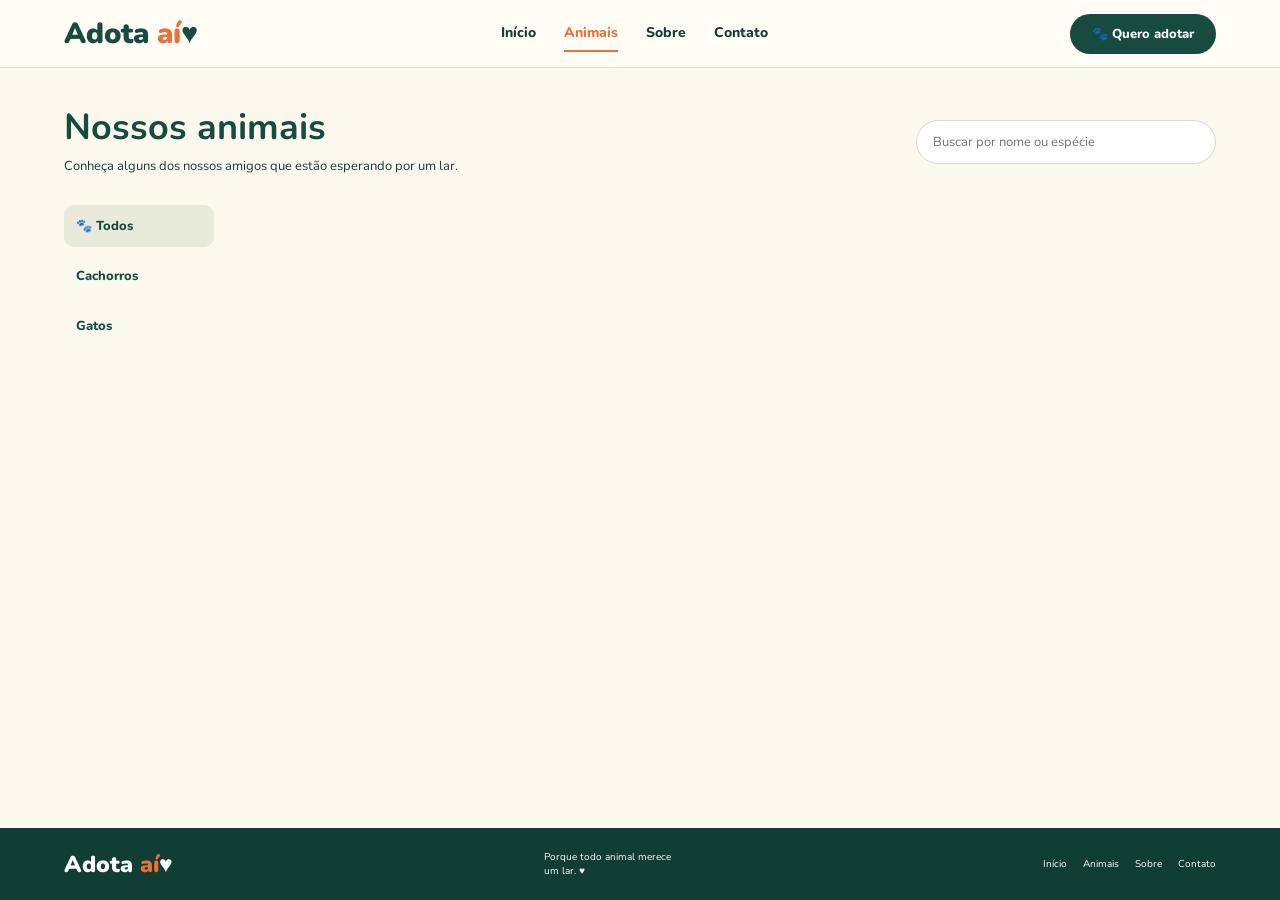
==== animais.html @ 1a6e93b6 "Parte visual do Adota aí Parte visual do Adota aí" ====
<!DOCTYPE html>
<html lang="pt-BR">
<head>
    <meta charset="UTF-8">
    <meta name="viewport" content="width=device-width, initial-scale=1.0">
    <title>Adota aí | Animais</title>
    <link href="https://fonts.googleapis.com/css2?family=Nunito:wght@400;600;700;800;900&display=swap" rel="stylesheet">
    <link rel="stylesheet" href="style.css">
    <script src="js/script.js" defer></script>
</head>
<body>

<header class="topbar">
    <a class="logo" href="index.html">Adota <span>aí</span>♥️</a>

    <nav class="nav">
        <a href="index.html">Início</a>
        <a class="active" href="animais.html">Animais</a>
        <a href="sobre.html">Sobre</a>
        <a href="contato.html">Contato</a>
    </nav>

    <a class="btn dark" href="quero-adotar.html">🐾 Quero adotar</a>
</header>

<main class="page-main">

    <div class="catalog-head">
        <div>
            <h1>Nossos animais</h1>
            <p>Conheça alguns dos nossos amigos que estão esperando por um lar.</p>
        </div>

        <input
            id="animal-search"
            class="search-input"
            placeholder="Buscar por nome ou espécie "
        >
    </div>

    <div class="catalog-layout">

        <aside class="filters">
            <button class="filter active" data-filter="Todos">🐾 Todos</button>
            <button class="filter" data-filter="Cachorro">Cachorros</button>
            <button class="filter" data-filter="Gato">Gatos</button>
            
        </aside>

        <div class="animal-grid catalog-grid" id="all-animals"></div>

    </div>

</main>

<footer class="footer">
    <a class="logo light" href="index.html">Adota <span>aí</span>♥️</a>
    <p>Porque todo animal merece<br>um lar. ♥️</p>
    <nav>
        <a href="index.html">Início</a>
        <a href="animais.html">Animais</a>
        <a href="sobre.html">Sobre</a>
        <a href="contato.html">Contato</a>
    </nav>
</footer>

</body>
</html>
---- style.css ----
:root {
    --green: #174b40;
    --deep: #103d34;
    --orange: #eb7138;
    --cream: #f6f1df;
    --ink: #173f37;
    --line: #ded9c8;
}

* {
    box-sizing: border-box;
}

body {
    margin: 0;
    min-height: 100vh;
    display: flex;
    flex-direction: column;
    background: #fbf8ed;
    color: var(--ink);
    font-family: 'Nunito', Arial, sans-serif;
}

a {
    color: inherit;
    text-decoration: none;
}

.topbar {
    height: 68px;
    width: 100%;
    padding: 0 5%;
    display: flex;
    align-items: center;
    justify-content: space-between;
    position: sticky;
    background: #fffdf6;
    border-bottom: 1px solid #e9e2d2;
}

.logo {
    font-size: 29px;
    font-weight: 900;
    color: var(--green);
}

.logo span {
    color: var(--orange);
}

.nav {
    display: flex;
    gap: 28px;
    font-size: 14px;
    font-weight: 800;
}

.nav a {
    padding: 8px 0;
}

.nav a:hover,
.nav a.active {
    color: var(--orange);
    border-bottom: 2px solid var(--orange);
}

.btn {
    border: 0;
    border-radius: 25px;
    padding: 11px 22px;
    font: 800 13px Nunito;
    cursor: pointer;
    display: inline-block;
    text-align: center;
}

.dark {
    background: var(--green);
    color: white;
}

.orange {
    background: var(--orange);
    color: white;
}

.hero {
    min-height: 300px;
    background: #eee8d5;
    display: grid;
    grid-template-columns: 1fr 1fr;
    align-items: center;
    padding: 25px 7%;
    overflow: hidden;
}

.hero-copy {
    max-width: 480px;
}

small {
    font-size: 11px;
    font-weight: 900;
    color: var(--orange);
}

.hero h1 {
    font-size: 52px;
    line-height: .98;
    margin: 10px 0;
    color: var(--green);
    font-weight: 900;
}

.hero-copy > p {
    font-size: 14px;
    line-height: 1.5;
}

.hero-img {
    width: 100%;
    height: 280px;
    object-fit: contain;
}

.searchbar {
    display: flex;
    background: white;
    border: 1px solid var(--line);
    border-radius: 30px;
    padding: 3px;
    max-width: 420px;
}

.searchbar input {
    flex: 1;
    min-width: 0;
    border: 0;
    padding: 0 12px;
    outline: 0;
    font: 14px Nunito;
}

.benefits {
    display: grid;
    grid-template-columns: repeat(4, 1fr);
    padding: 18px 6%;
    background: #fffdf6;
}

.benefits > div {
    display: flex;
    align-items: center;
    justify-content: center;
    gap: 13px;
    border-right: 1px solid var(--line);
    font-size: 12px;
    line-height: 1.35;
}

.benefits > div:last-child {
    border: 0;
}

.benefits b {
    font-size: 28px;
    color: var(--green);
}

.section {
    padding: 25px 6% 35px;
}

.section-title {
    display: flex;
    justify-content: space-between;
    align-items: center;
    margin-bottom: 15px;
}

.section-title h2 {
    font-size: 25px;
}

.section-title a {
    font-size: 12px;
    text-decoration: underline;
}

.animal-grid {
    display: grid;
    grid-template-columns: repeat(4, minmax(0, 1fr));
    gap: 14px;
}

.animal-card {
    background: white;
    border: 1px solid var(--line);
    border-radius: 12px;
    overflow: hidden;
    box-shadow: 0 3px 10px #263c3010;
}

.animal-card img {
    width: 100%;
    height: 145px;
    object-fit: cover;
    display: block;
}

.animal-info {
    padding: 8px 10px 10px;
}

.animal-card h3 {
    font-size: 14px;
    margin: 0 0 2px;
}

.animal-card p {
    font-size: 11px;
    margin: 2px 0;
    color: #52645d;
}

.tag {
    display: inline-block;
    background: var(--green);
    color: white;
    border-radius: 20px;
    padding: 3px 9px;
    font-size: 10px;
    font-weight: 800;
}

.animal-card .btn {
    width: 100%;
    padding: 7px;
    margin-top: 5px;
    font-size: 11px;
}

.footer {
    background: var(--deep);
    color: white;
    min-height: 72px;
    padding: 15px 5%;
    display: flex;
    align-items: center;
    justify-content: space-between;
    gap: 18px;
    margin-top: auto;
}

.footer p {
    font-size: 10px;
    margin: 0;
}

.logo.light {
    color: white;
    font-size: 23px;
}

.footer nav {
    display: flex;
    gap: 16px;
    font-size: 10px;
}

/* Página de animais */

.page-main {
    padding: 35px 5% 45px;
    min-height: 560px;
}

.catalog-head {
    display: flex;
    justify-content: space-between;
    align-items: center;
    margin-bottom: 25px;
}

.catalog-head h1,
.about-hero h1,
.contact-wrap h1,
.adopt-wrap h1 {
    font-size: 36px;
    margin: 0;
    color: var(--green);
}

.catalog-head p {
    font-size: 13px;
    margin: 5px 0;
}

.search-input {
    width: 300px;
    padding: 12px 16px;
    border: 1px solid var(--line);
    border-radius: 24px;
    font: 13px Nunito;
    background: white;
}

.catalog-layout {
    display: grid;
    grid-template-columns: 150px 1fr;
    gap: 20px;
}

.filters {
    display: flex;
    flex-direction: column;
    gap: 8px;
}

.filter {
    border: 0;
    background: transparent;
    text-align: left;
    padding: 12px;
    border-radius: 10px;
    color: var(--green);
    font: 800 13px Nunito;
    cursor: pointer;
}

.filter.active,
.filter:hover {
    background: #e8eadb;
}

.catalog-grid {
    grid-template-columns: repeat(4, minmax(0, 1fr));
}

/* Página sobre */

.about-hero {
    display: grid;
    grid-template-columns: 1fr 1fr;
    gap: 45px;
    align-items: center;
    padding: 55px 8%;
    background: #f0ead9;
}

.about-hero img {
    width: 100%;
    height: 290px;
    object-fit: cover;
    border-radius: 18px;
}

.about-hero p {
    line-height: 1.65;
    font-size: 14px;
}

.about-hero h1 {
    margin: 8px 0 15px;
}

/* Página contato */

.contact-wrap,
.adopt-wrap {
    min-height: 570px;
    padding: 55px 9%;
    display: grid;
    grid-template-columns: 1fr 1fr;
    gap: 55px;
    align-items: center;
}

.contact-wrap section > p {
    font-size: 14px;
    line-height: 1.6;
}

.contact-wrap h1,
.adopt-wrap h1 {
    margin: 8px 0 15px;
}

.form-card,
.adopt-form {
    background: #f0ead9;
    border: 1px solid #e1dac7;
    border-radius: 15px;
    padding: 20px;
    display: flex;
    flex-direction: column;
    gap: 12px;
}

.form-card label,
.adopt-form label {
    display: flex;
    flex-direction: column;
    gap: 5px;
    font-size: 12px;
    font-weight: 800;
}

.form-card input,
.form-card textarea,
.adopt-form input,
.adopt-form select {
    width: 100%;
    border: 1px solid #d9d4c8;
    border-radius: 8px;
    padding: 11px;
    background: #fffdf8;
    font: 13px Nunito;
}

textarea {
    min-height: 100px;
    resize: vertical;
}

/* Página quero adotar */

.adopt-wrap {
    grid-template-columns: 1.2fr .8fr;
    align-items: start;
}

.adopt-wrap > section > p {
    font-size: 13px;
    line-height: 1.5;
}

.adopt-form {
    background: transparent;
    border: 0;
    padding: 0;
    display: grid;
    grid-template-columns: 1fr 1fr;
}

.adopt-form label:nth-child(4),
.adopt-form label:nth-child(5),
.adopt-form button,
.adopt-form .feedback {
    grid-column: 1 / -1;
}

.remember {
    background: #e9eadb;
    border-radius: 15px;
    padding: 28px;
    line-height: 1.55;
}

.remember h2 {
    font-size: 20px;
}

.remember p {
    font-size: 13px;
    margin: 18px 0;
}

.remember h3 {
    text-align: center;
    margin: 35px 0 5px;
    font-size: 21px;
}

/* Responsividade */

@media (max-width: 800px) {

    .topbar {
        padding: 0 4%;
    }

    .nav {
        gap: 12px;
        font-size: 11px;
    }

    .hero {
        grid-template-columns: 1fr;
    }

    .hero-img {
        height: 220px;
    }

    .benefits {
        grid-template-columns: 1fr 1fr;
        gap: 16px;
    }

    .animal-grid,
    .catalog-grid {
        grid-template-columns: repeat(2, minmax(0, 1fr));
    }

    .catalog-layout {
        grid-template-columns: 1fr;
    }

    .filters {
        flex-direction: row;
        flex-wrap: wrap;
    }

    .about-hero {
        grid-template-columns: 1fr;
        gap: 20px;
    }

    .contact-wrap,
    .adopt-wrap {
        grid-template-columns: 1fr;
        padding: 35px 7%;
        gap: 25px;
    }
}

@media (max-width: 480px) {

    .nav {
        gap: 8px;
        font-size: 10px;
    }

    .hero h1 {
        font-size: 40px;
    }

    .animal-card img {
        height: 120px;
    }

    .section {
        padding: 25px 4%;
    }

    .adopt-form {
        grid-template-columns: 1fr;
    }

    .adopt-form label,
    .adopt-form button {
        grid-column: 1;
    }

    .footer {
        flex-wrap: wrap;
        justify-content: center;
        text-align: center;
    }
}
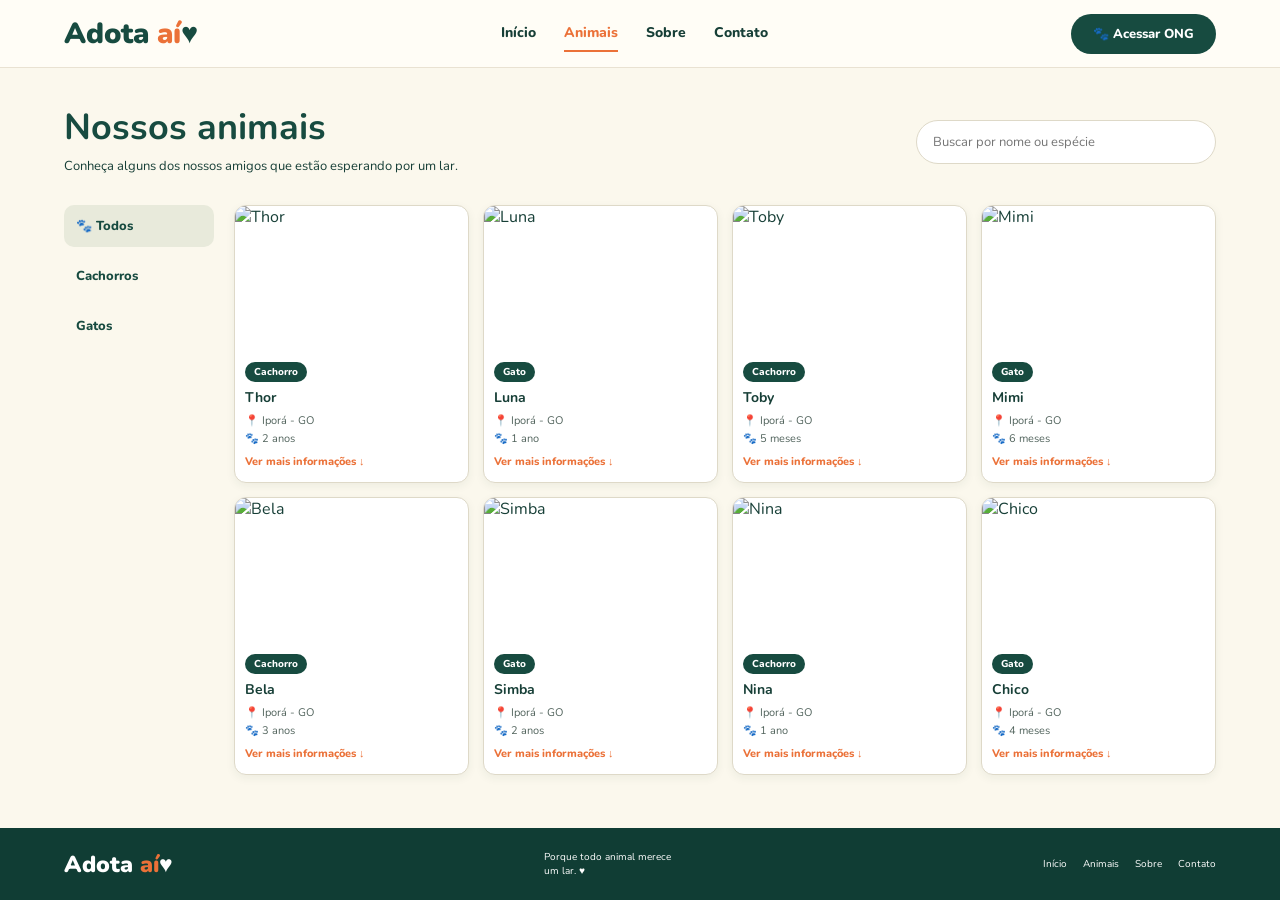
==== commit 1ac35813: "Designe Adota aí Design Adota aí" ====
--- a/animais.html
+++ b/animais.html
@@ -6,7 +6,7 @@
     <title>Adota aí | Animais</title>
     <link href="https://fonts.googleapis.com/css2?family=Nunito:wght@400;600;700;800;900&display=swap" rel="stylesheet">
     <link rel="stylesheet" href="style.css">
-    <script src="js/script.js" defer></script>
+    <script src="script.js" defer></script>
 </head>
 <body>
 
@@ -20,7 +20,7 @@
         <a href="contato.html">Contato</a>
     </nav>
 
-    <a class="btn dark" href="quero-adotar.html">🐾 Quero adotar</a>
+    <a class="btn dark" href="ONG.html">🐾 Acessar ONG</a>
 </header>
 
 <main class="page-main">
--- a/style.css
+++ b/style.css
@@ -559,4 +559,68 @@
         justify-content: center;
         text-align: center;
     }
-}+}
+
+/* Cartões da página de animais */
+
+.animal-card summary {
+    list-style: none;
+    cursor: pointer;
+}
+
+.animal-card summary::-webkit-details-marker {
+    display: none;
+}
+
+.animal-card summary img {
+    width: 100%;
+    height: 145px;
+    object-fit: cover;
+}
+
+.animal-info {
+    padding: 8px 10px 10px;
+}
+
+.animal-info h3 {
+    font-size: 14px;
+    margin: 6px 0;
+}
+
+.animal-info p {
+    font-size: 11px;
+    margin: 3px 0;
+}
+
+.ver-mais {
+    color: var(--orange) !important;
+    font-weight: 800;
+    margin-top: 8px !important;
+}
+
+.animal-card[open] {
+    border-color: var(--green);
+}
+
+.animal-details {
+    padding: 12px;
+    background: #f0ead9;
+    border-top: 1px solid var(--line);
+}
+
+.animal-details h3 {
+    font-size: 16px;
+    margin: 0 0 8px;
+    color: var(--green);
+}
+
+.animal-details p {
+    font-size: 12px;
+    margin: 6px 0;
+}
+
+.animal-details .btn {
+    width: 100%;
+    margin-top: 10px;
+}
+
